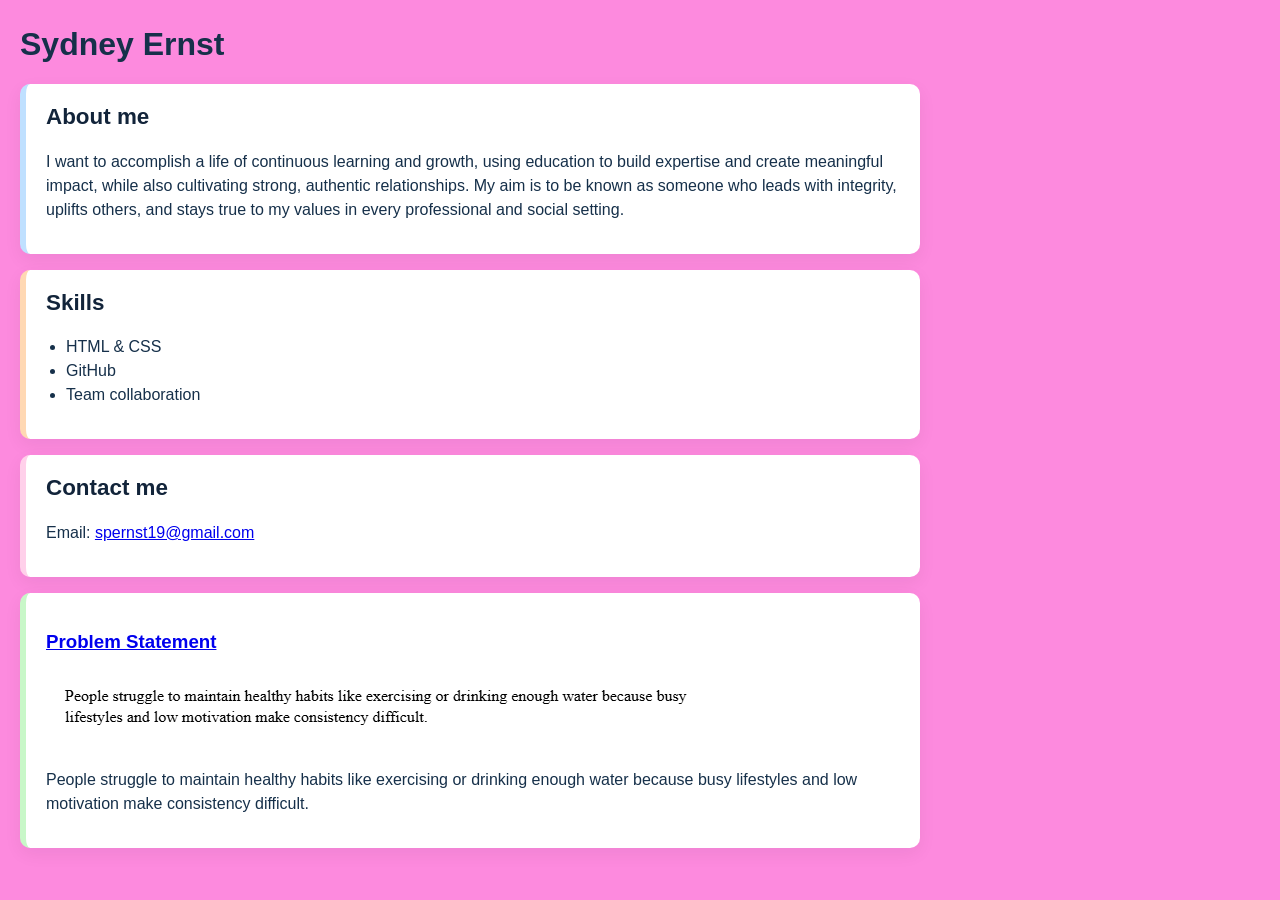
==== index.html @ 4c6293e0 "changed the one sentence" ====
<!DOCTYPE html>
<html lang="en">
<head>
  <meta charset="utf-8">
  <title>CSCE 190: Sydney Ernst</title>
  <link rel="stylesheet" href="style.css">
</head>
<body>
  <h1>Sydney Ernst</h1>

  <div class="about">
    <h2>About me</h2>
    <p>I want to accomplish a life of continuous learning and growth, using education to build expertise and create meaningful impact, while also cultivating strong, authentic relationships. My aim is to be known as someone who leads with integrity, uplifts others, and stays true to my values in every professional and social setting.</p>
  </div>

  <div class="skills">
    <h2>Skills</h2>
    <ul>
      <li>HTML &amp; CSS</li>
      <li>GitHub</li>
      <li>Team collaboration</li>
    </ul>
  </div>

  <div class="contact">
    <h2>Contact me</h2>
    <p>Email: <a href="mailto:spernst19@gmail.com">spernst19@gmail.com</a></p>
  </div>

 <div class="projects">
<section class="project">
  <a href="files/statement.pdf"><h3>Problem Statement</h3></a>
  <a href="files/statement.pdf"><img src="images/problem.png"></a>
  <p>People struggle to maintain healthy habits like exercising or drinking enough water because busy lifestyles and low motivation make consistency difficult.</p>
</section>
</section>
</div>

</body>
</html>
---- style.css ----
/* styles.css - clean, copy into your styles.css file */

/* base */
:root{
  --bg: #fd8ade;       /* page background */
  --card: #ffffff;     /* card background */
  --accent: #0b6ef6;   /* header / accents */
  --muted: #16304a;
  --gap: 1rem;
  --radius: 10px;
}

* { box-sizing: border-box; }
html, body { height: 100%; margin: 0; padding: 0; }

body {
  font-family: "Segoe UI", Roboto, Arial, sans-serif;
  background-color: var(--bg);
  color: var(--muted);
  line-height: 1.5;
  padding: 1.25rem;
}

/* title */
h1 {
  text-align: left;
  color: var(--muted);
  font-size: 2rem;
  margin: 0 0 1rem 0;
  font-weight: 700;
}

/* section cards */
.about, .skills, .projects, .contact {
  background: var(--card);
  max-width: 900px;
  margin: var(--gap) 0;
  padding: 1rem 1.25rem;
  border-radius: var(--radius);
  box-shadow: 0 6px 18px rgba(8,20,40,0.06);
}

/* colored left borders to match the mockup */
.about { border-left: 6px solid #bfe0ff; }
.skills { border-left: 6px solid #ffd8b3; }
.projects { border-left: 6px solid #c8f7c8; }
.contact { border-left: 6px solid #ffd0ea; }

/* headings inside sections */
.about h2, .skills h2, .projects h2, .contact h2 {
  margin: 0 0 .5rem 0;
  font-size: 1.4rem;
  color: #12243a;
}

/* lists */
.skills ul {
  padding-left: 1.25rem;
}

/* smaller screens: keep everything stacked */
@media (min-width: 900px) {
  /* optionally you can split into two columns:
     .about + .skills side-by-side, projects full width, contact full width */
  .grid {
    display: grid;
    grid-template-columns: 1fr 1fr;
    gap: 1rem;
    max-width: 900px;
  }
  .projects, .contact { grid-column: 1 / -1; }
}
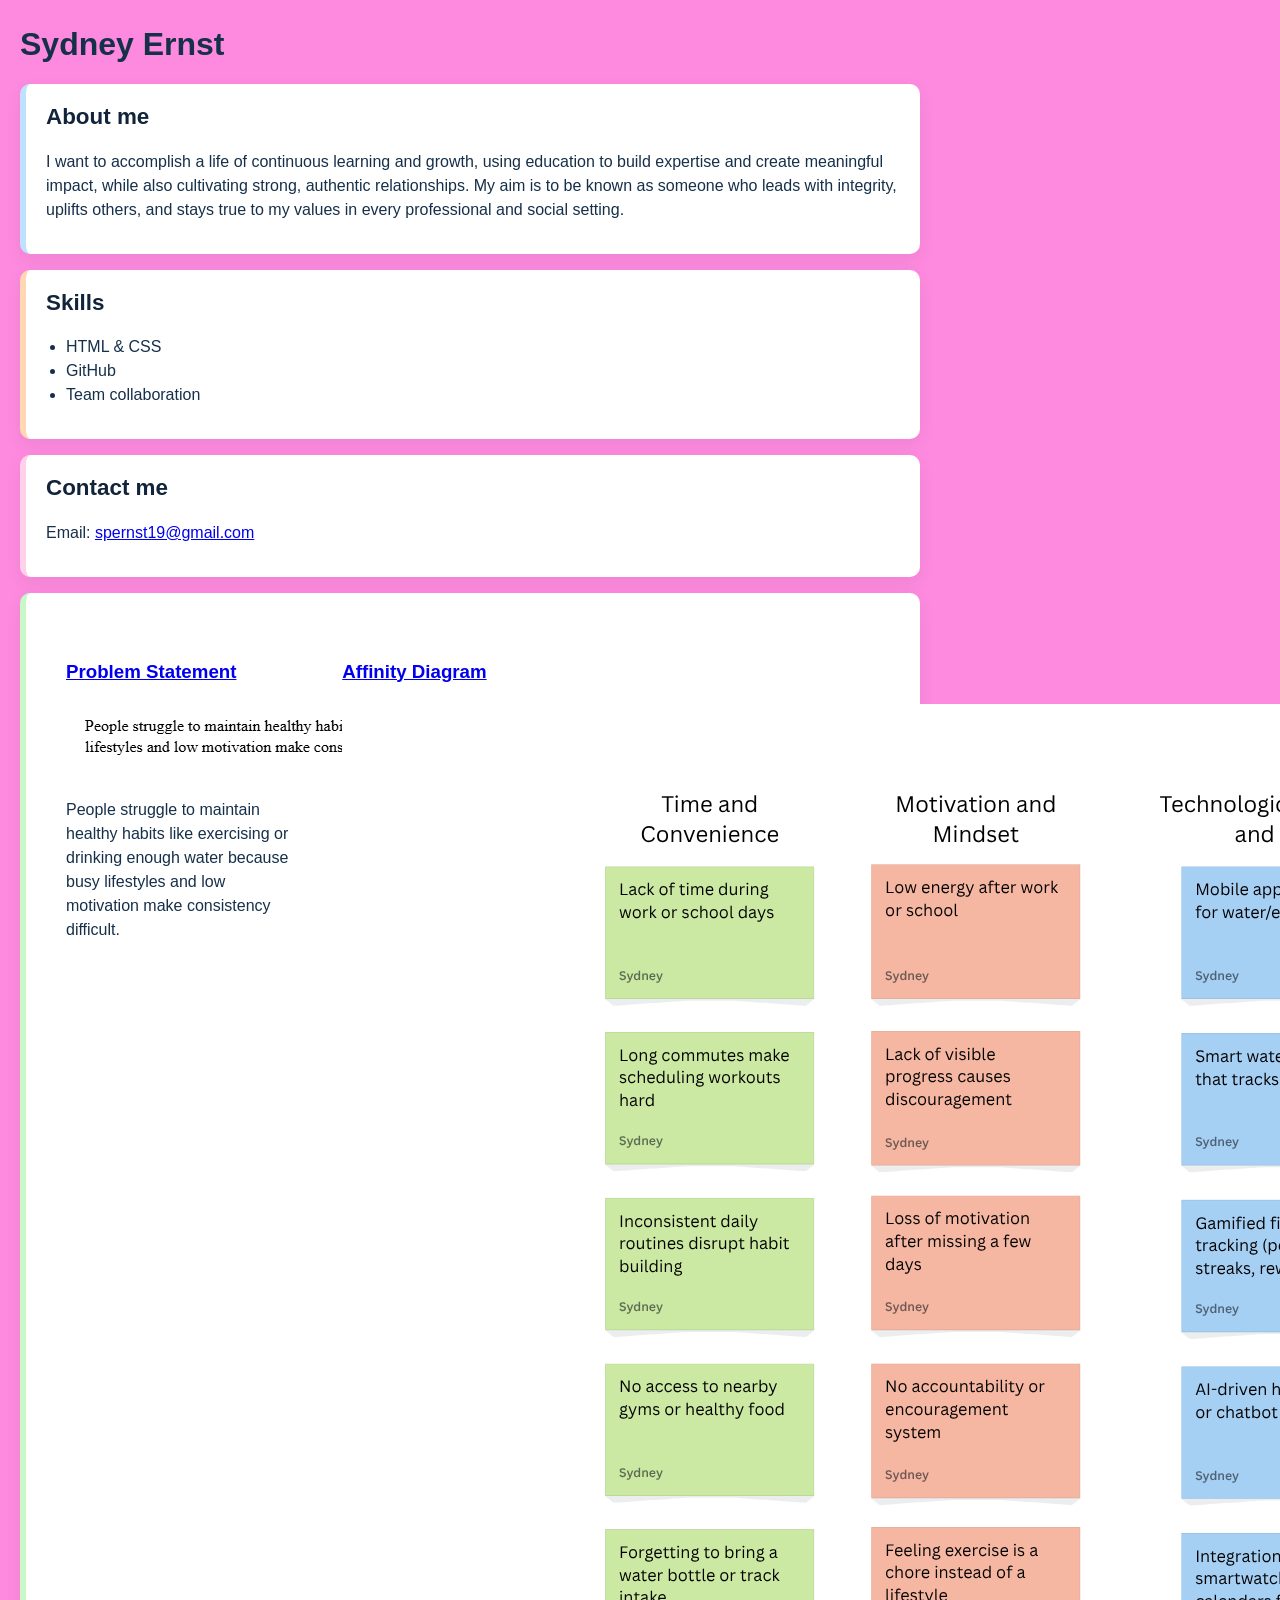
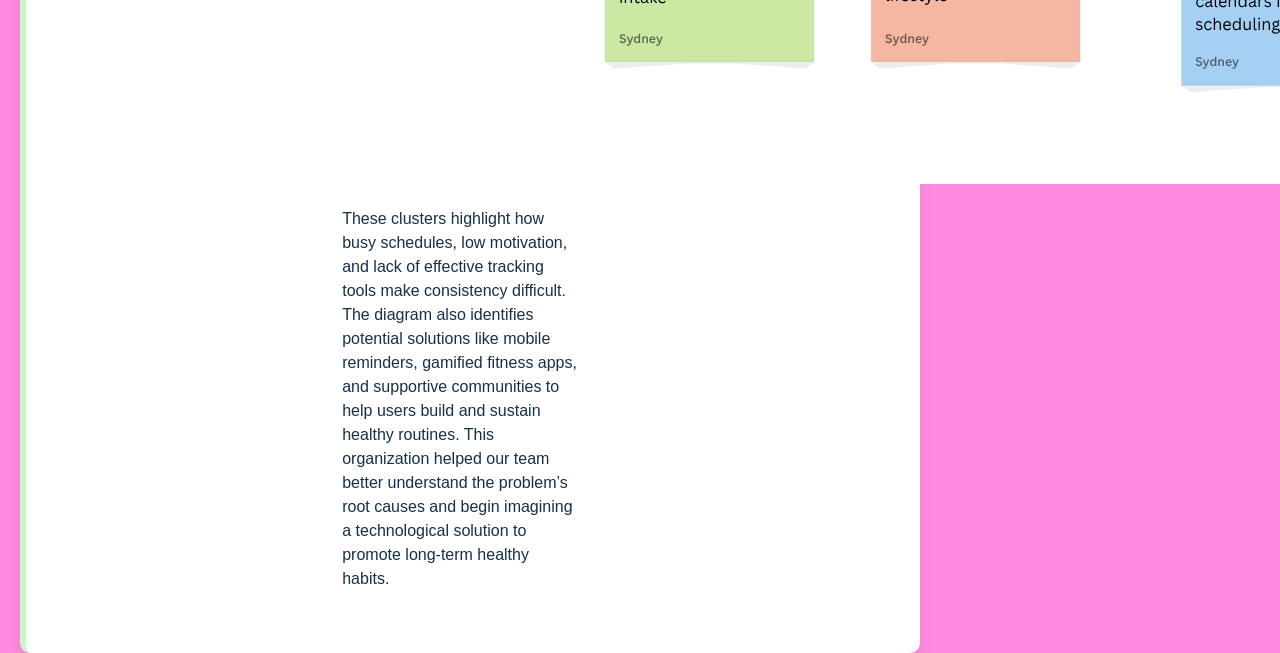
==== commit 9c8f0f01: "added the diagram pdf and png. also added the code to the index and changed the style for the new se" ====
--- a/index.html
+++ b/index.html
@@ -33,6 +33,14 @@
   <a href="files/statement.pdf"><img src="images/problem.png"></a>
   <p>People struggle to maintain healthy habits like exercising or drinking enough water because busy lifestyles and low motivation make consistency difficult.</p>
 </section>
+<!--Affinity Diagram Assignment -->
+<section class="project">
+<a href="files/diagram.pdf"><h3>Affinity Diagram</h3></a>
+<a href="files/diagram.pdf"><img src="images/diagram.png"></a>
+<p>
+These clusters highlight how busy schedules, low motivation, and lack of effective tracking tools make consistency difficult. The diagram also identifies potential solutions like mobile reminders, gamified fitness apps, and supportive communities to help users build and sustain healthy routines. This organization helped our team better understand the problem’s root causes and begin imagining a technological solution to promote long-term healthy habits.
+</p>
+</section>
 </section>
 </div>
 
--- a/style.css
+++ b/style.css
@@ -70,3 +70,12 @@
   }
   .projects, .contact { grid-column: 1 / -1; }
 }
+
+.projects { display:flex; flex-wrap:wrap; } /* condensed to save space */
+.project {
+ width: 30%;
+ margin: 10px;
+ padding: 20px 10px;
+ background: white; /* pick a color */
+ border-radius: 25%;
+}
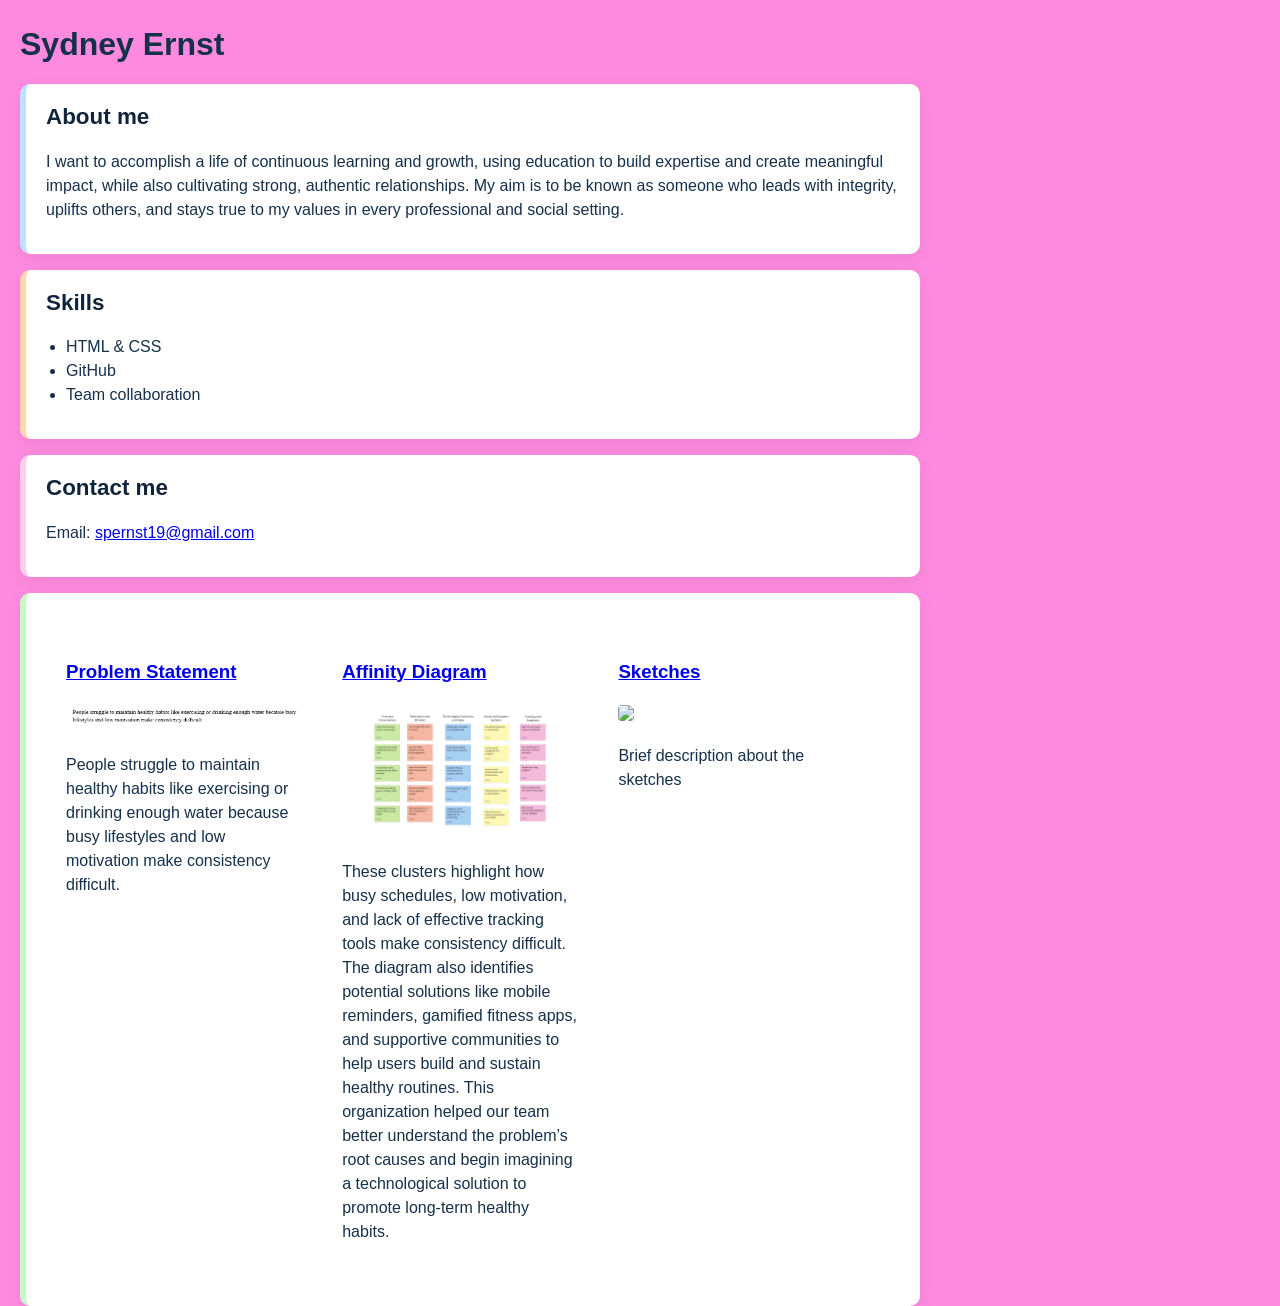
==== commit 0f9f4527: "sketches assignment 4" ====
--- a/index.html
+++ b/index.html
@@ -33,6 +33,7 @@
   <a href="files/statement.pdf"><img src="images/problem.png"></a>
   <p>People struggle to maintain healthy habits like exercising or drinking enough water because busy lifestyles and low motivation make consistency difficult.</p>
 </section>
+
 <!--Affinity Diagram Assignment -->
 <section class="project">
 <a href="files/diagram.pdf"><h3>Affinity Diagram</h3></a>
@@ -41,6 +42,14 @@
 These clusters highlight how busy schedules, low motivation, and lack of effective tracking tools make consistency difficult. The diagram also identifies potential solutions like mobile reminders, gamified fitness apps, and supportive communities to help users build and sustain healthy routines. This organization helped our team better understand the problem’s root causes and begin imagining a technological solution to promote long-term healthy habits.
 </p>
 </section>
+
+<!--Sketches Assignment-->
+<section class="project">
+<a href="files/sketches.pdf"><h3>Sketches</h3></a>
+<a href="files/sketches.pdf"><img src="images/sketches.png"></a>
+<p>
+Brief description about the sketches
+</p>
 </section>
 </div>
 
--- a/style.css
+++ b/style.css
@@ -79,3 +79,7 @@
  background: white; /* pick a color */
  border-radius: 25%;
 }
+.project img {
+ width: 100%;
+ border-radius: 25%;
+}
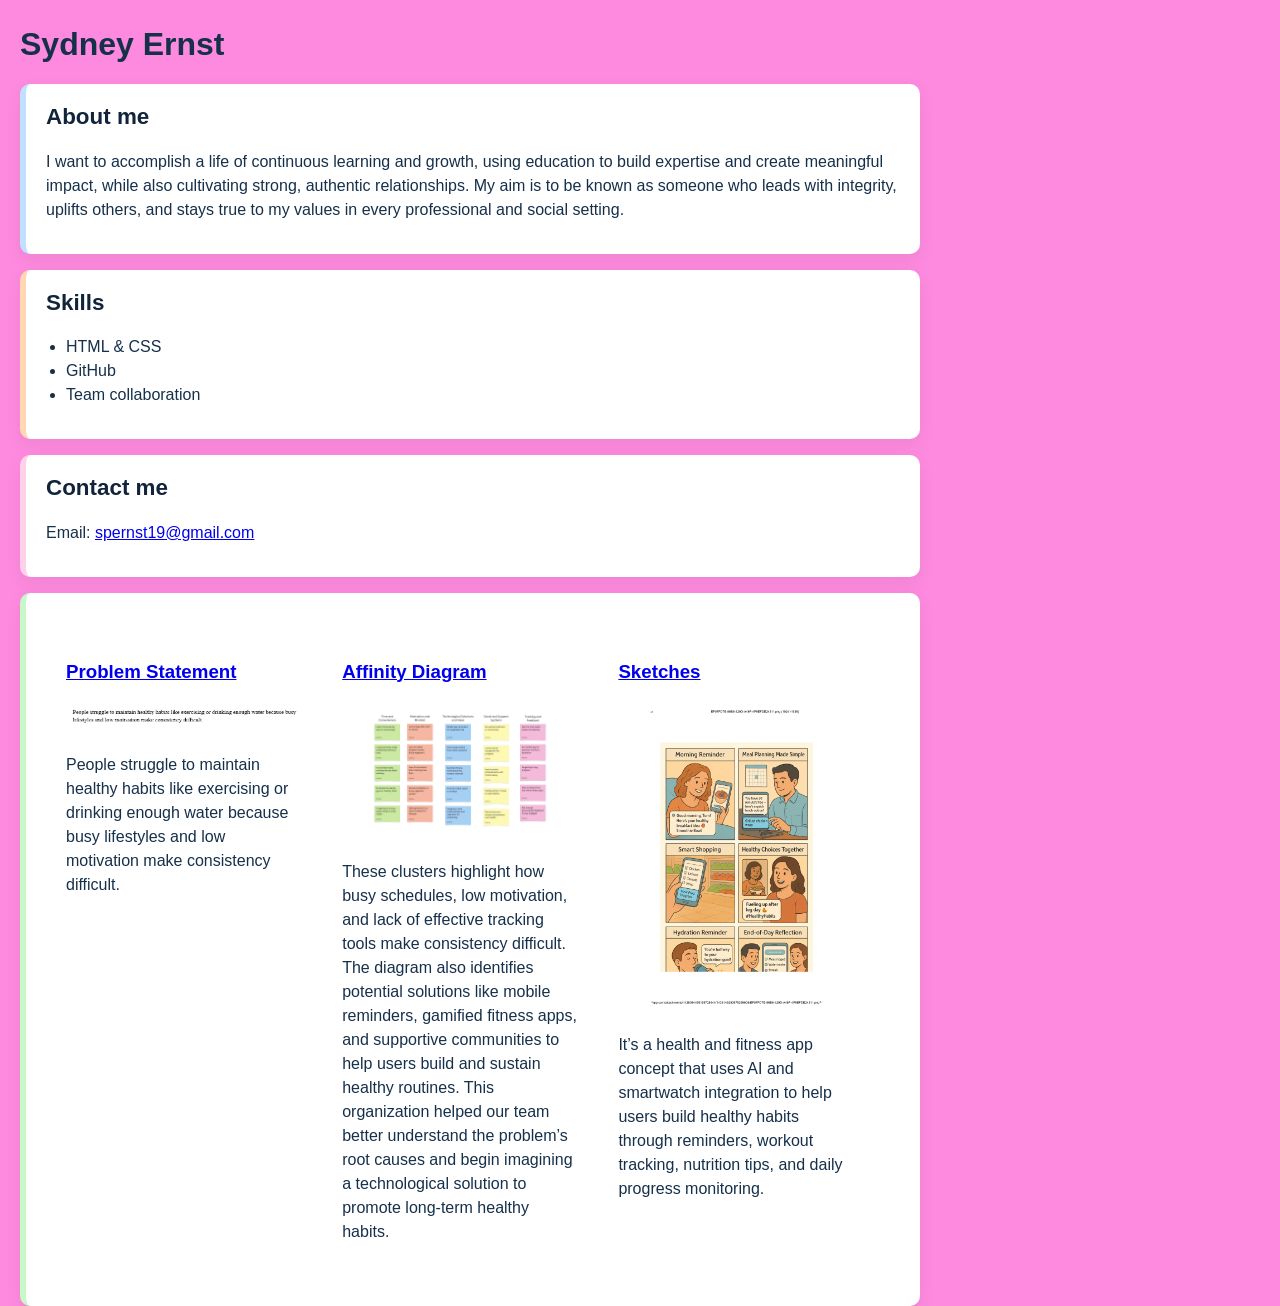
==== commit 75200cb4: "changed the description of the sketches" ====
--- a/index.html
+++ b/index.html
@@ -48,7 +48,7 @@
 <a href="files/sketches.pdf"><h3>Sketches</h3></a>
 <a href="files/sketches.pdf"><img src="images/sketches.png"></a>
 <p>
-Brief description about the sketches
+It’s a health and fitness app concept that uses AI and smartwatch integration to help users build healthy habits through reminders, workout tracking, nutrition tips, and daily progress monitoring.
 </p>
 </section>
 </div>
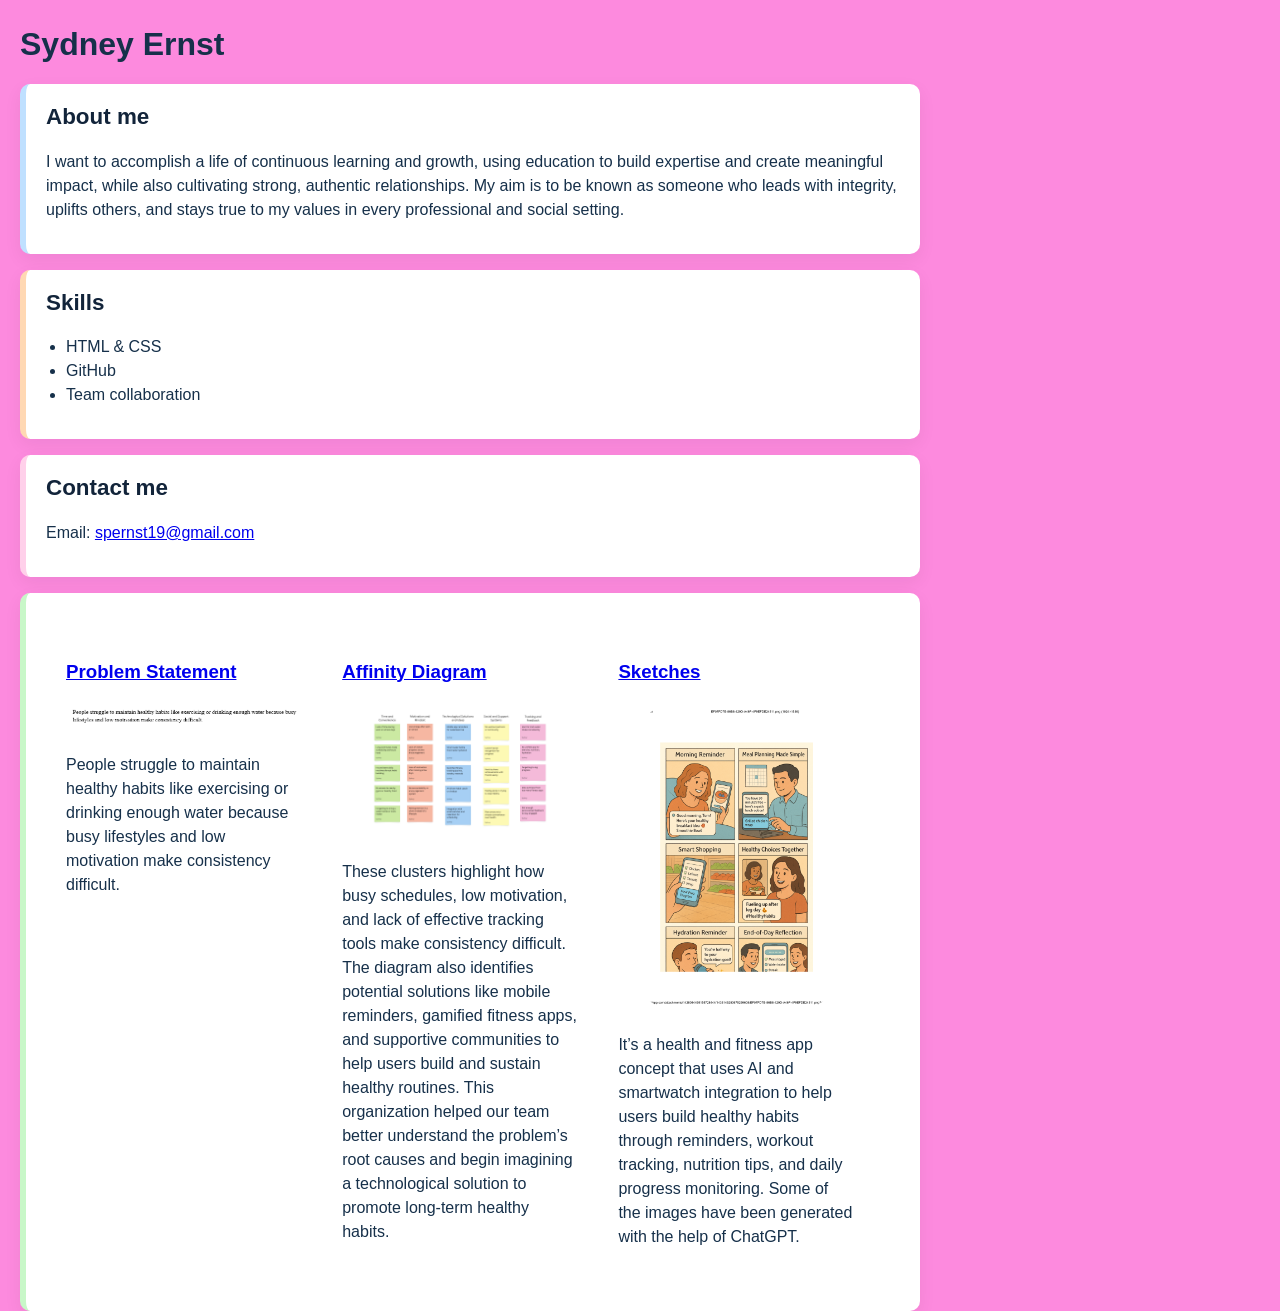
==== commit c35e7e31: "gave credit for ai generated images" ====
--- a/index.html
+++ b/index.html
@@ -48,7 +48,7 @@
 <a href="files/sketches.pdf"><h3>Sketches</h3></a>
 <a href="files/sketches.pdf"><img src="images/sketches.png"></a>
 <p>
-It’s a health and fitness app concept that uses AI and smartwatch integration to help users build healthy habits through reminders, workout tracking, nutrition tips, and daily progress monitoring.
+It’s a health and fitness app concept that uses AI and smartwatch integration to help users build healthy habits through reminders, workout tracking, nutrition tips, and daily progress monitoring. Some of the images have been generated with the help of ChatGPT.
 </p>
 </section>
 </div>
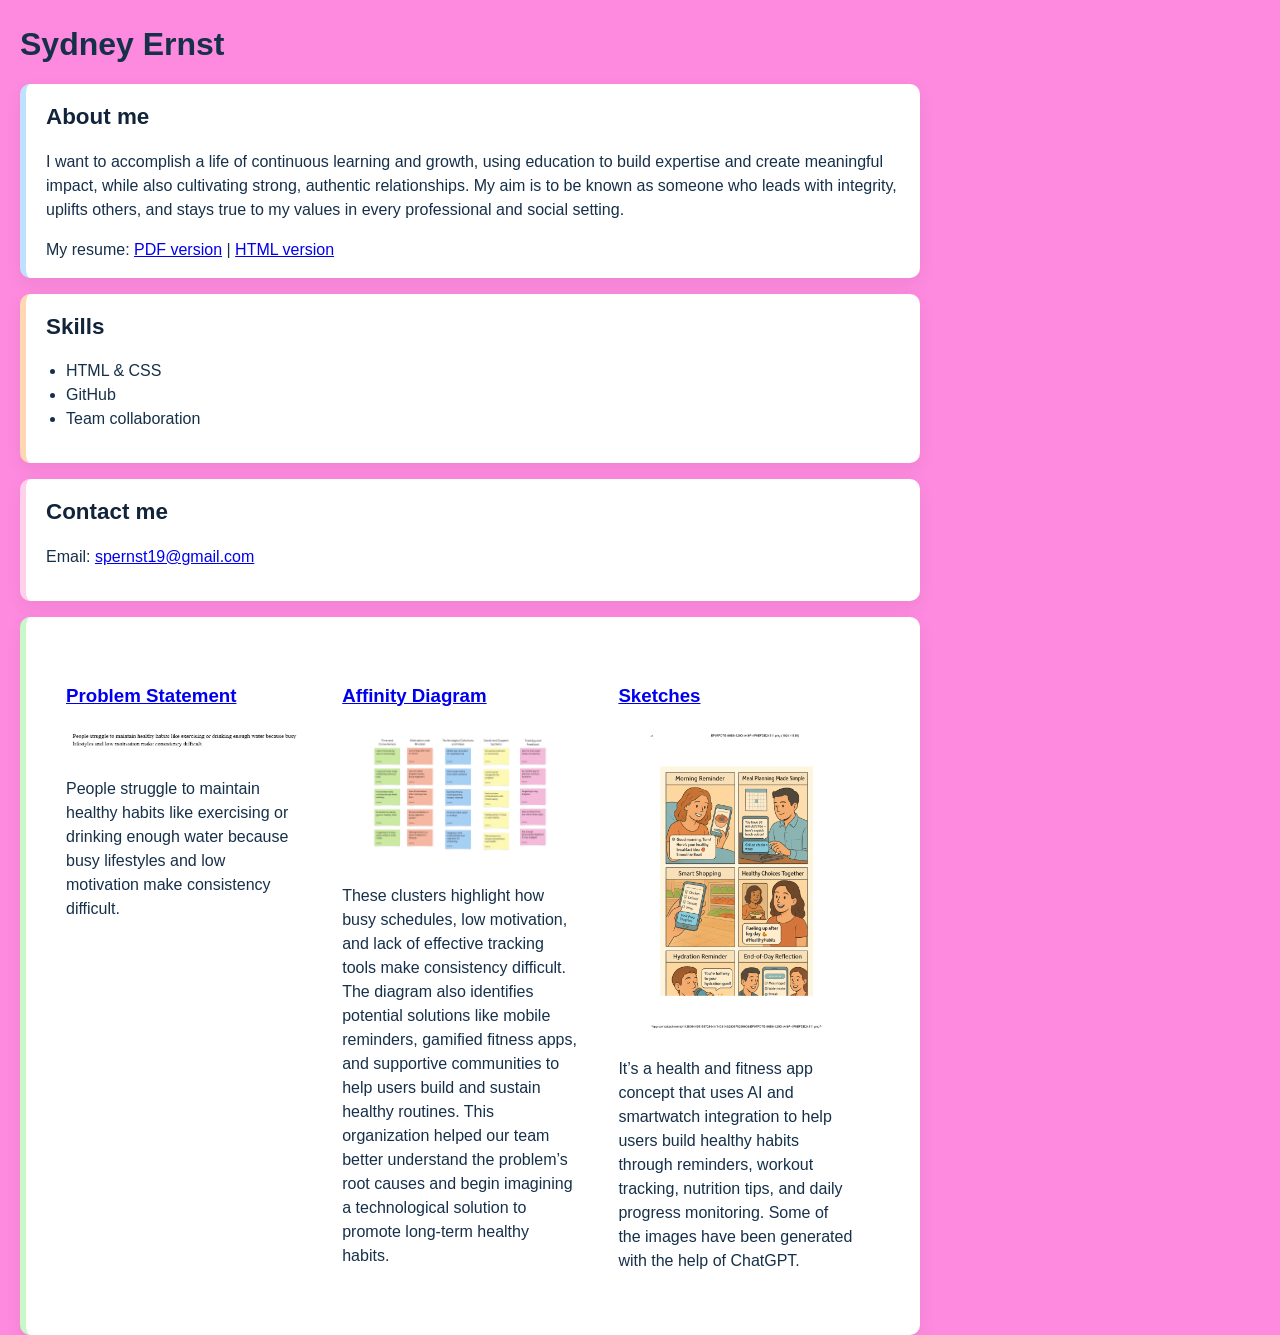
==== commit 6c78f481: "updated the index.html to include a section for my resume" ====
--- a/index.html
+++ b/index.html
@@ -11,6 +11,10 @@
   <div class="about">
     <h2>About me</h2>
     <p>I want to accomplish a life of continuous learning and growth, using education to build expertise and create meaningful impact, while also cultivating strong, authentic relationships. My aim is to be known as someone who leads with integrity, uplifts others, and stays true to my values in every professional and social setting.</p>
+    <span>
+My resume: <a href="files/Sydney Ernst Resume.pdf">PDF version</a>
+| <a href="resume.html">HTML version</a>
+</span>
   </div>
 
   <div class="skills">
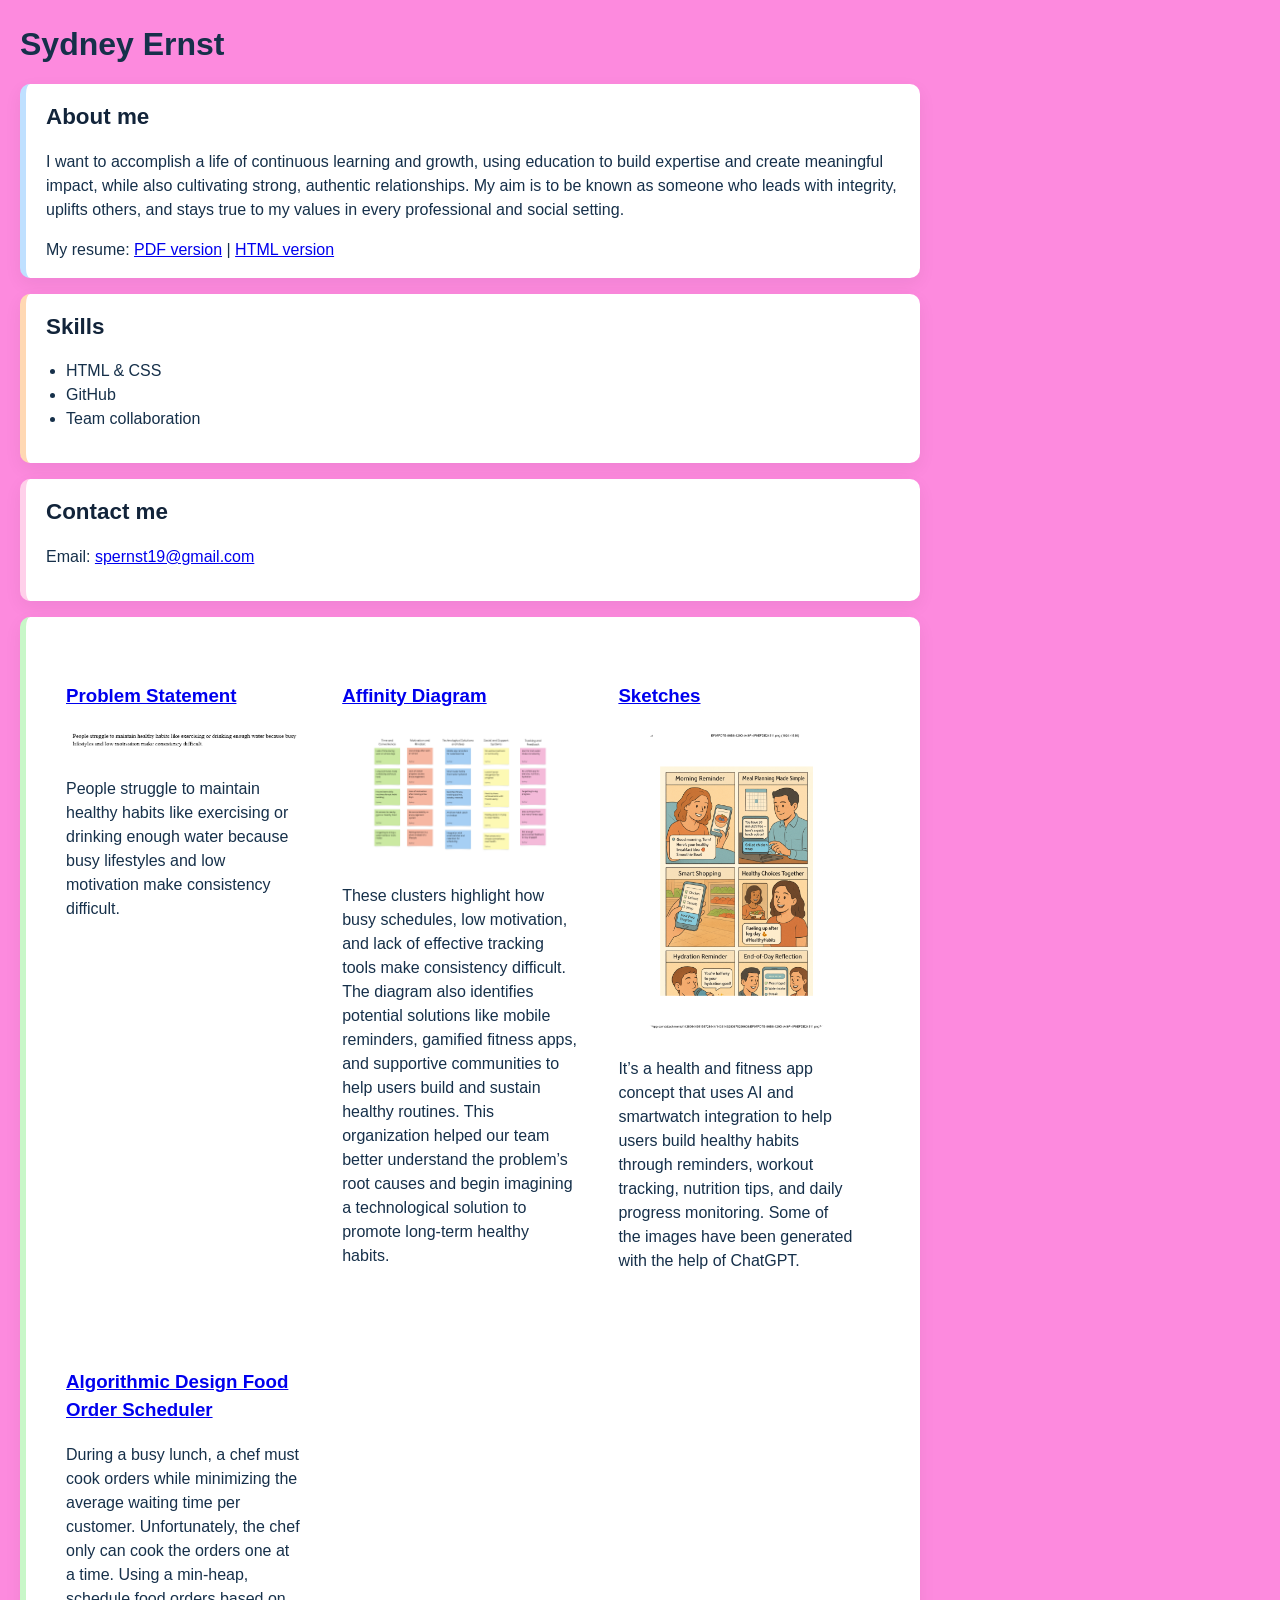
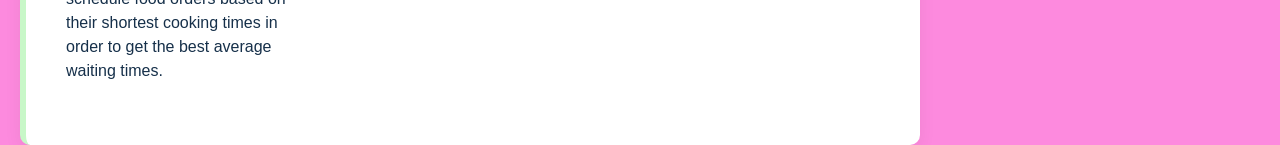
==== commit c2e737c3: "portfolio 5 assignment" ====
--- a/index.html
+++ b/index.html
@@ -55,7 +55,16 @@
 It’s a health and fitness app concept that uses AI and smartwatch integration to help users build healthy habits through reminders, workout tracking, nutrition tips, and daily progress monitoring. Some of the images have been generated with the help of ChatGPT.
 </p>
 </section>
+
+<section class="project">
+<a href="https://github.com/spernst19/food_order_scheduler">
+<h3>Algorithmic Design Food Order Scheduler</h3>
+</a>
+<p>During a busy lunch, a chef must cook orders while minimizing the average waiting time per customer. Unfortunately, the chef only can cook the orders one at a time. Using a min-heap, schedule food orders based on their shortest cooking times in order to get the best average waiting times.</p>
+</section>
+
 </div>
+
 
 </body>
 </html>
